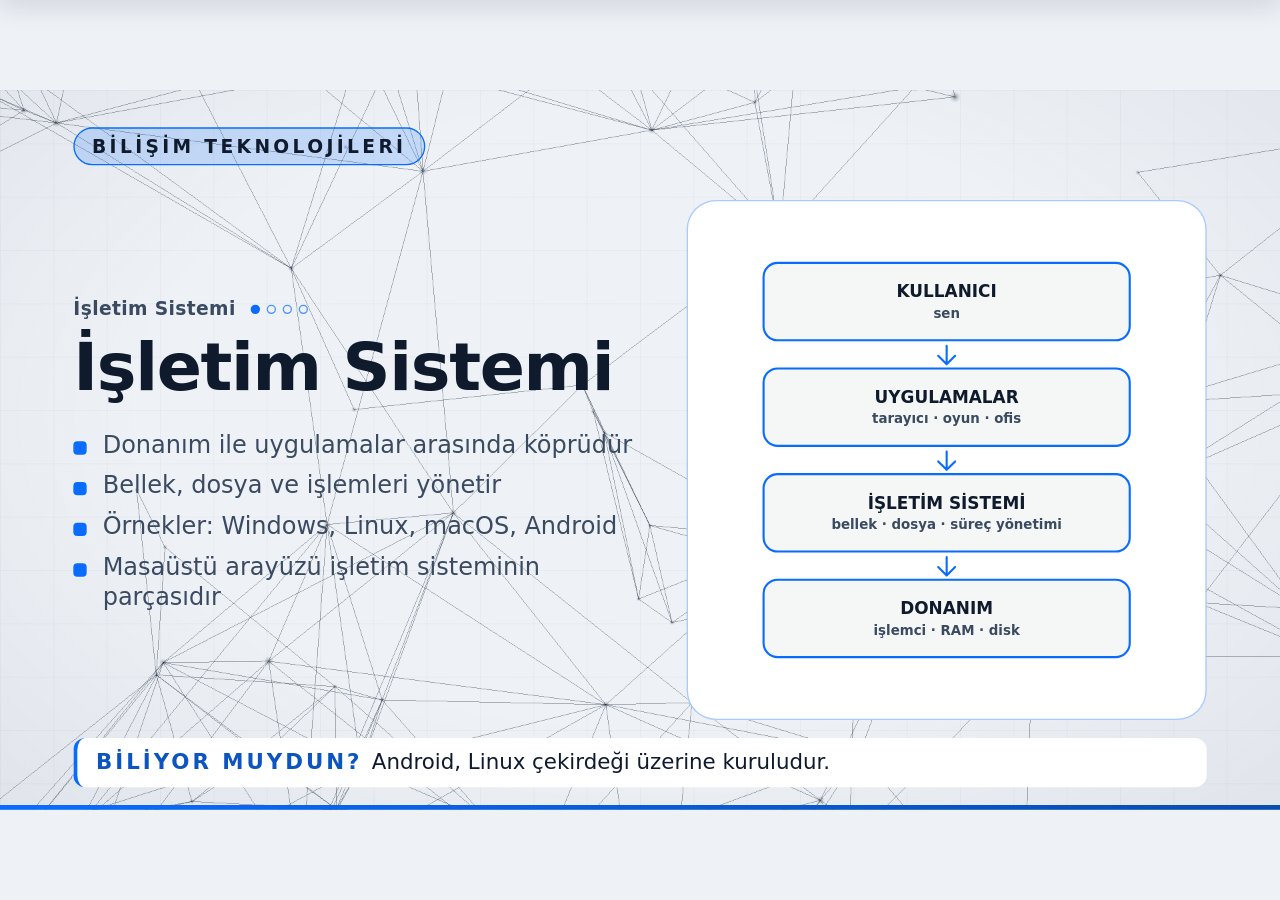
==== index.html @ f4d9054b "YKS sayaç yazısını biraz büyüt Co-Authored-By: Claude Haiku 5.5 <noreply@anthropic.com>" ====
<!DOCTYPE html>
<html lang="tr">
<head>
<meta charset="UTF-8">
<meta name="viewport" content="width=device-width, initial-scale=1">
<title>Bilişim ve Havacılık</title>
<style>
:root{--bg:#eef2f7;--bi:#0a6cff;--hv:#ffd000;--hvbg:#f6eedf;--hvink:#1d3d33;--gv:#1fbf75;--ink:#0f1b2d;--ink2:#3a4a60;--panel:#ffffff;--menu:#ffffff;--code:#0c1424;--codeTx:#cfe2ff;--line:color-mix(in srgb,var(--ink) 12%,transparent);--bi2:color-mix(in srgb,var(--bi) 70%,#000);--hv2:color-mix(in srgb,var(--hv) 70%,#000)}
@property --ac{syntax:'<color>';inherits:true;initial-value:#0a6cff}
@property --ac2{syntax:'<color>';inherits:true;initial-value:#0a4fc4}
html,body{margin:0;width:100%;height:100%;overflow:hidden;background:var(--bg);cursor:none;user-select:none}
*{box-sizing:border-box}
#stage{position:absolute;left:50%;top:50%;width:1920px;height:1080px;transform-origin:center;overflow:hidden;
  font-family:'Segoe UI','Inter',system-ui,sans-serif;color:var(--ink);background:var(--bg);
  --ac:var(--bi);--ac2:var(--bi2);transition:--ac 1.2s,--ac2 1.2s}
#stage[data-topic=havacilik]{--ac:var(--hv);--ac2:var(--hv2);background:var(--hvbg);--ink:var(--hvink);--ink2:color-mix(in srgb,var(--hvink) 75%,#ffffff)}
#stage[data-topic=atolye]{--ac:var(--gv);--ac2:var(--bi)}
.vslide{display:block;padding:0;background:var(--code)}
.vslide video{position:absolute;inset:0;width:100%;height:100%;object-fit:contain;background:var(--code)}
.vslide .top{z-index:3;text-shadow:0 2px 12px color-mix(in srgb,var(--ink) 80%,transparent)}
.vslide .vcap{position:absolute;left:0;right:0;bottom:0;padding:90px 110px 50px;font-size:56px;font-weight:800;color:var(--panel);background:linear-gradient(transparent,color-mix(in srgb,var(--ink) 75%,transparent))}
.bg{position:absolute;inset:0;overflow:hidden}
.bg i{position:absolute;border-radius:50%;filter:blur(120px);opacity:.2}
.bg .b1{width:900px;height:900px;left:-200px;top:-250px;background:var(--ac);animation:d1 40s ease-in-out infinite alternate}
.bg .b2{width:800px;height:800px;right:-200px;bottom:-300px;background:var(--ac2);animation:d2 52s ease-in-out infinite alternate}
.bg .grid{position:absolute;inset:0;background-image:linear-gradient(rgba(15,27,45,.03) 1px,transparent 1px),linear-gradient(90deg,rgba(15,27,45,.03) 1px,transparent 1px);background-size:80px 80px;animation:g 30s linear infinite}
@keyframes d1{to{transform:translate(300px,200px)}}
@keyframes d2{to{transform:translate(-300px,-160px)}}
@keyframes g{to{background-position:80px 80px}}
#slides{position:absolute;inset:0}
.slide{position:absolute;inset:0;padding:150px 110px 120px;display:grid;grid-template-columns:1fr 780px;gap:60px;align-items:center}
.top{position:absolute;left:110px;right:110px;top:56px;display:flex;justify-content:space-between;align-items:center}
.tag{font-size:28px;font-weight:700;letter-spacing:.18em;color:var(--ink);padding:10px 26px;border:2px solid var(--ac);border-radius:40px;background:color-mix(in srgb,var(--ac) 18%,transparent)}
.cnt{font-size:28px;font-weight:600;letter-spacing:.12em;color:var(--ink2)}
h1{margin:0 0 24px;padding-bottom:.12em;font-size:100px;line-height:1.14;font-weight:800;letter-spacing:-.02em;color:var(--ink)}
ul{list-style:none;margin:0;padding:0}
li{position:relative;font-size:36px;line-height:1.25;padding-left:44px;margin-bottom:16px;color:var(--ink2);opacity:0;transform:translateX(-40px)}
li::before{content:"";position:absolute;left:0;top:.5em;width:20px;height:20px;border-radius:6px;background:var(--ac)}
.live li{animation:li .8s cubic-bezier(.2,.8,.2,1) var(--d) forwards}
.live h1{animation:h .9s cubic-bezier(.2,.8,.2,1) both}
@keyframes li{to{opacity:1;transform:none}}
@keyframes h{from{opacity:0;transform:translateY(40px)}}
.vis{width:780px;height:780px;border-radius:44px;background:var(--panel);border:2px solid color-mix(in srgb,var(--ac) 35%,transparent);padding:50px}
#bg{position:absolute;left:0;top:0;width:1920px;height:1080px}
#stage.gl .bg i{display:none}
.bg::after{content:"";position:absolute;inset:0;background:radial-gradient(ellipse at 50% 45%,transparent 55%,rgba(15,27,45,.06) 100%)}
.vis.v3{background:color-mix(in srgb,var(--panel) 50%,transparent);box-shadow:none;padding:0}
.v3d{width:100%;height:100%;position:relative;overflow:hidden;border-radius:44px}
.lbl{position:absolute;left:0;top:0;font:700 21px 'Segoe UI',system-ui,sans-serif;color:var(--ink);background:var(--panel);border-left:3px solid var(--ac);padding:3px 10px;white-space:nowrap;pointer-events:none;will-change:transform,opacity}
.lbl::before{content:"";position:absolute;right:100%;top:50%;width:30px;height:2px;background:var(--ac)}
.eyebrow{display:flex;align-items:center;gap:22px;margin-bottom:14px;font-size:28px;font-weight:700;letter-spacing:.02em;color:var(--ink2)}
.eyebrow .dots{display:flex;gap:10px}
.eyebrow .dots i{width:14px;height:14px;border-radius:50%;border:2px solid var(--ac);opacity:.7}
.eyebrow .dots i.on{background:var(--ac);opacity:1}
.gs .st,.gt .gr,.gc .cd{border-left:6px solid var(--ac)}
.svg{width:100%;height:100%;overflow:visible}
.fun{position:absolute;left:110px;right:110px;bottom:34px;font-size:32px;line-height:1.3;box-sizing:border-box;overflow-wrap:anywhere;color:var(--ink);background:var(--panel);border-left:6px solid var(--ac);border-radius:18px;padding:16px 28px}
.fun b{color:color-mix(in srgb,var(--ac) 70%,var(--ink));letter-spacing:.14em;margin-right:14px}
#bar{position:absolute;left:0;bottom:0;height:8px;width:0;background:linear-gradient(90deg,var(--ac),var(--ac2));z-index:9}
@keyframes fill{to{width:100%}}
#sweep{position:absolute;top:0;bottom:0;left:0;width:520px;z-index:8;opacity:0;pointer-events:none;
  background:linear-gradient(90deg,transparent,color-mix(in srgb,var(--ac) 30%,transparent),transparent)}
.svg text{fill:var(--ink);font-family:inherit;font-weight:700}
.t{font-size:24px;text-anchor:middle;dominant-baseline:middle}
.ts{font-size:19px;text-anchor:middle;fill:var(--ink2)!important;font-weight:600}
.ol{fill:none;stroke:var(--ac);stroke-width:3;stroke-linecap:round;stroke-linejoin:round}
.bx{fill:color-mix(in srgb,var(--panel) 70%,transparent);stroke:var(--ac);stroke-width:3}
.ac{fill:var(--ac)}
.pin{stroke:var(--ac);stroke-width:3}
.wire{fill:none;stroke:var(--ac);stroke-width:4;stroke-dasharray:10 14;animation:dash 1s linear infinite}
.flow{fill:none;stroke:var(--ac);stroke-width:4;stroke-dasharray:14 18;stroke-linecap:round;animation:dash .8s linear infinite}
.flow.hot{stroke:var(--hv2)}
.flow.dn{animation-name:dashr}
@keyframes dash{to{stroke-dashoffset:-48}}
@keyframes dashr{to{stroke-dashoffset:-64}}
.pulse{animation:pulse 2s ease-in-out infinite;transform-box:fill-box;transform-origin:center}
@keyframes pulse{50%{transform:scale(1.07)}}
.bit rect{fill:rgba(15,27,45,.04);stroke:var(--ac);stroke-width:3;transition:fill .3s}
.bit.on rect{fill:var(--ac);fill-opacity:.55}
.bit text{font-size:46px;text-anchor:middle}
.layer{fill:rgba(15,27,45,.04);stroke:var(--ac);stroke-width:3;animation:glow 4s ease-in-out infinite}
@keyframes glow{0%,100%{fill:rgba(15,27,45,.04)}15%,30%{fill:var(--ac);fill-opacity:.4}}
.fc{transition:all .3s}
.fc.hl{fill:var(--ac);fill-opacity:.55}
.nd{fill:var(--ac);transform-box:fill-box;transform-origin:center;animation:nd 2.4s ease-in-out infinite}
@keyframes nd{0%,100%{opacity:.35;transform:scale(.8)}50%{opacity:1;transform:scale(1.25)}}
.scan{fill:var(--ac);opacity:.75;animation:scan 3s ease-in-out infinite alternate}
@keyframes scan{from{transform:translateY(0)}to{transform:translateY(500px)}}
.code{font:600 36px/1.45 Consolas,'Cascadia Mono',monospace;background:var(--code);border:2px solid var(--ac);border-radius:24px;padding:36px;height:100%;color:var(--codeTx);white-space:pre}
#code::after{content:"▌";color:var(--ac);animation:bl 1s steps(2) infinite}
@keyframes bl{50%{opacity:0}}
.code .o{color:var(--ac);margin-top:26px;border-top:2px dashed rgba(15,27,45,.2);padding-top:22px;min-height:150px}
.hz{transform-origin:320px 300px;animation:roll 9s ease-in-out infinite}
@keyframes roll{0%,100%{transform:rotate(-14deg) translateY(0)}50%{transform:rotate(14deg) translateY(28px)}}
.zn{opacity:.5;transition:opacity .4s}
.zn.on{opacity:1}
.lb{opacity:.5;transition:opacity .4s}
.lb.on{opacity:1}
.spin{animation:spin .5s linear infinite}
.spin.r{animation-direction:reverse}
@keyframes spin{to{transform:rotate(360deg)}}
.flick{transform-box:fill-box;transform-origin:center;animation:flick .22s linear infinite alternate}
@keyframes flick{from{transform:scaleX(1)}to{transform:scaleX(.12)}}
.bob{animation:bob 4s ease-in-out infinite}
@keyframes bob{50%{transform:translateY(-14px)}}
.gs,.gt,.gc{height:100%;display:flex;flex-direction:column;justify-content:center;gap:16px}
.gs .st{position:relative;display:flex;align-items:center;gap:26px;padding:20px 26px;border-radius:22px;background:var(--panel);border:2px solid var(--line);font-size:33px;font-weight:600;line-height:1.2;color:var(--ink)}
.gs .st b{flex:none;width:62px;height:62px;border-radius:50%;display:grid;place-items:center;background:var(--ac);color:var(--ink);font-size:32px}
.gs .st:not(:last-child)::after{content:"";position:absolute;left:56px;top:100%;height:16px;width:3px;background:var(--ac);opacity:.6}
.gt .gh,.gt .gr{display:grid;grid-template-columns:repeat(var(--n),1fr);gap:16px;align-items:center}
.gt .gh{font-size:26px;letter-spacing:.14em;color:var(--ink2);font-weight:700;padding:0 26px 6px}
.gt .gr{padding:20px 26px;border-radius:20px;background:var(--panel);border:2px solid var(--line);font-size:32px;font-weight:600;color:var(--ink)}
.gt .gr span:first-child{color:color-mix(in srgb,var(--ac) 70%,var(--ink));font-weight:800}
.gc{display:grid;grid-template-columns:1fr 1fr;grid-auto-rows:1fr;gap:20px}
.gc .cd{display:flex;flex-direction:column;justify-content:center;gap:12px;padding:24px;border-radius:26px;background:var(--panel);border:2px solid var(--line);text-align:center}
.gc .n{font-size:58px;font-weight:800;color:color-mix(in srgb,var(--ac) 70%,var(--ink));line-height:1.05}
.gc .l{font-size:28px;color:var(--ink2);font-weight:600;line-height:1.25}
.live .st,.live .gr,.live .cd{animation:li .7s cubic-bezier(.2,.8,.2,1) var(--d) both}
.live .st,.live .gr{animation-name:rise}
.live .cd{animation-name:rise}
@keyframes rise{from{opacity:0;transform:translateY(30px)}}
.clock{display:flex;flex-direction:column;align-items:center;justify-content:center;gap:56px;padding:0}
.flipclock{display:flex;align-items:center;gap:18px}
.fd{position:relative;display:inline-block;width:250px;height:340px;line-height:340px;text-align:center;font:800 270px/340px 'Segoe UI',system-ui,sans-serif;color:var(--ink);background:var(--panel);border-radius:22px;border:2px solid var(--line);overflow:hidden;animation:flip .8s ease both}
.fd::after{content:"";position:absolute;left:0;right:0;top:50%;height:3px;background:var(--line)}
.flipclock b{font:800 230px/340px 'Segoe UI',system-ui,sans-serif;color:var(--ac)}
.cdate{font:700 52px 'Segoe UI',system-ui,sans-serif;color:var(--ink2);letter-spacing:.04em}
.ycount{font:400 210px/1 'Segoe UI',system-ui,sans-serif;color:var(--ink)}
@keyframes flip{from{transform:rotateX(-90deg);opacity:0}to{transform:none;opacity:1}}
.arr{animation:arr 2s ease-in-out infinite}
@keyframes arr{50%{opacity:.45}}

#menu{position:fixed;left:0;right:0;top:0;height:64px;z-index:50;display:flex;align-items:center;justify-content:space-between;padding:0 28px;
  background:color-mix(in srgb,var(--menu) 94%,transparent);box-shadow:0 8px 24px rgba(15,27,45,.12);transform:translateY(-100%);transition:transform .35s ease;cursor:default;
  font:600 22px 'Segoe UI',system-ui,sans-serif;color:var(--ink)}
body.menu-open #menu,body.menu-pinned #menu{transform:none}
#burger{width:52px;height:52px;padding:12px 11px;border:2px solid var(--line);border-radius:12px;background:var(--panel);display:flex;flex-direction:column;justify-content:space-between;cursor:pointer}
#burger span{display:block;height:4px;border-radius:2px;background:var(--ink)}
#settings{position:absolute;right:28px;top:72px;width:400px;padding:22px;border-radius:18px;background:var(--menu);box-shadow:0 20px 50px rgba(15,27,45,.18);display:none;max-height:calc(100vh - 100px);overflow:auto}
body.settings-open #settings{display:block}
#settings h3{margin:0 0 14px;font-size:22px}
#settings label{display:flex;justify-content:space-between;align-items:center;margin:10px 0;font-size:19px}
#settings input[type=color]{width:64px;height:44px;border:none;background:none;padding:0;cursor:pointer}
#settings .reset{margin-top:14px;width:100%}
</style>
</head>
<body>
<div id="menu">
  <span>Bilişim ve Havacılık</span>
  <button id="burger" type="button" aria-label="Ayarlar"><span></span><span></span><span></span></button>
  <div id="settings">
    <h3>Renkler</h3>
    <div id="settings-list"></div>
    <label>Menü her zaman görünsün <input type="checkbox" id="pin"></label>
    <button id="reset" type="button" class="reset">Varsayılana dön</button>
  </div>
</div>
<div id="stage" data-topic="bilisim">
  <div class="bg"><i class="b1"></i><i class="b2"></i><div class="grid"></div><canvas id="bg" width="1920" height="1080"></canvas></div>
  <div id="slides"></div>
  <div id="sweep"></div>
  <div id="bar"></div>
</div>
<script src="videos.js"></script>
<script src="slides.js"></script>
<script src="config.js"></script>
<script src="schedule.js"></script>
<script src="videos-remote.js"></script>
<script src="app.js"></script>
<script src="ui.js"></script>
<script type="module" src="bg.js"></script>
</body>
</html>
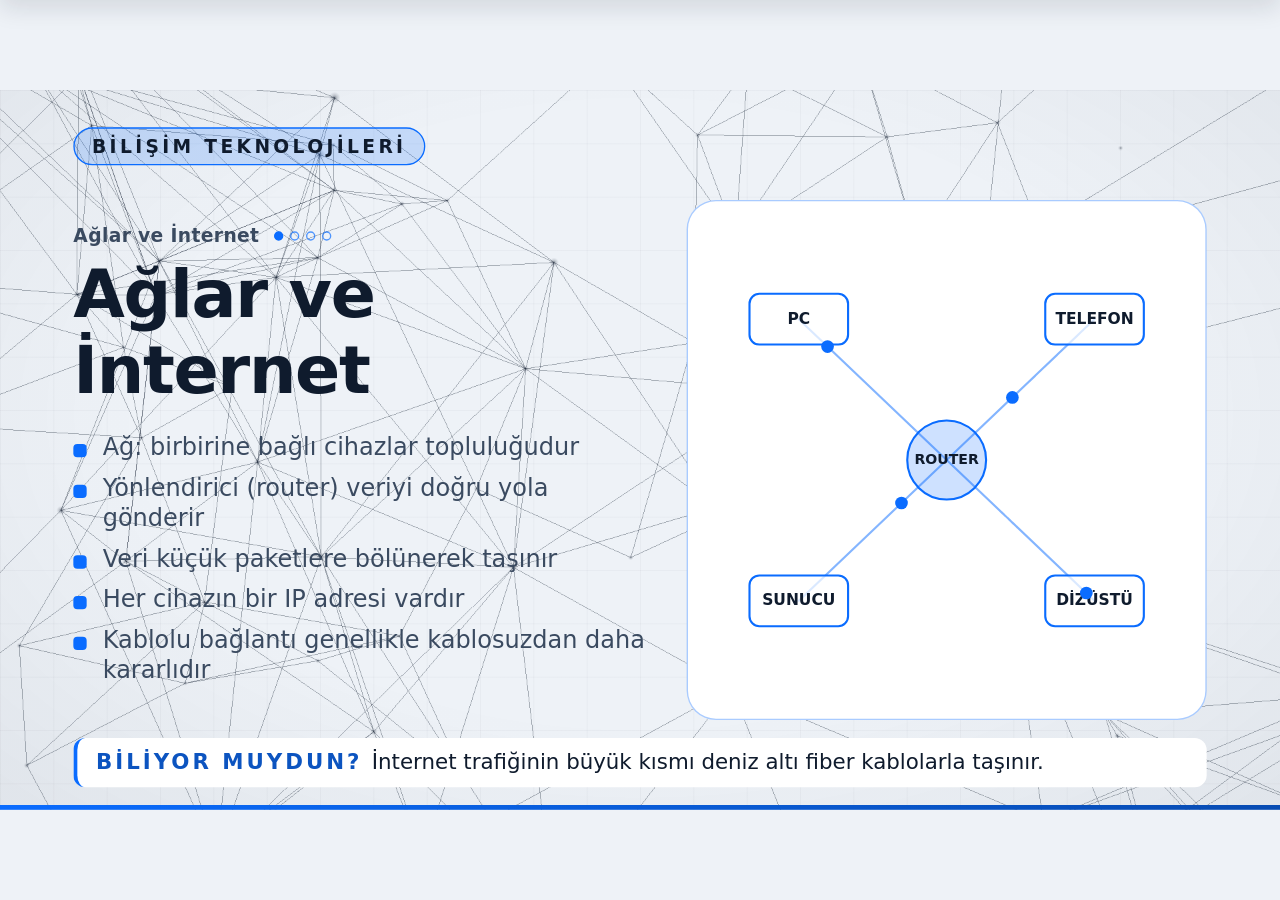
==== commit e7042c7b: "Saat slaytı: YKS'ye kalan metni ve küçük tarih satırı Co-Authored-By: Claude Haiku 5.5 <noreply@anth" ====
--- a/index.html
+++ b/index.html
@@ -124,7 +124,7 @@
 .fd{position:relative;display:inline-block;width:250px;height:340px;line-height:340px;text-align:center;font:800 270px/340px 'Segoe UI',system-ui,sans-serif;color:var(--ink);background:var(--panel);border-radius:22px;border:2px solid var(--line);overflow:hidden;animation:flip .8s ease both}
 .fd::after{content:"";position:absolute;left:0;right:0;top:50%;height:3px;background:var(--line)}
 .flipclock b{font:800 230px/340px 'Segoe UI',system-ui,sans-serif;color:var(--ac)}
-.cdate{font:700 52px 'Segoe UI',system-ui,sans-serif;color:var(--ink2);letter-spacing:.04em}
+.cdate{font:600 36px 'Segoe UI',system-ui,sans-serif;color:var(--ink2);letter-spacing:.02em}
 .ycount{font:400 210px/1 'Segoe UI',system-ui,sans-serif;color:var(--ink)}
 @keyframes flip{from{transform:rotateX(-90deg);opacity:0}to{transform:none;opacity:1}}
 .arr{animation:arr 2s ease-in-out infinite}
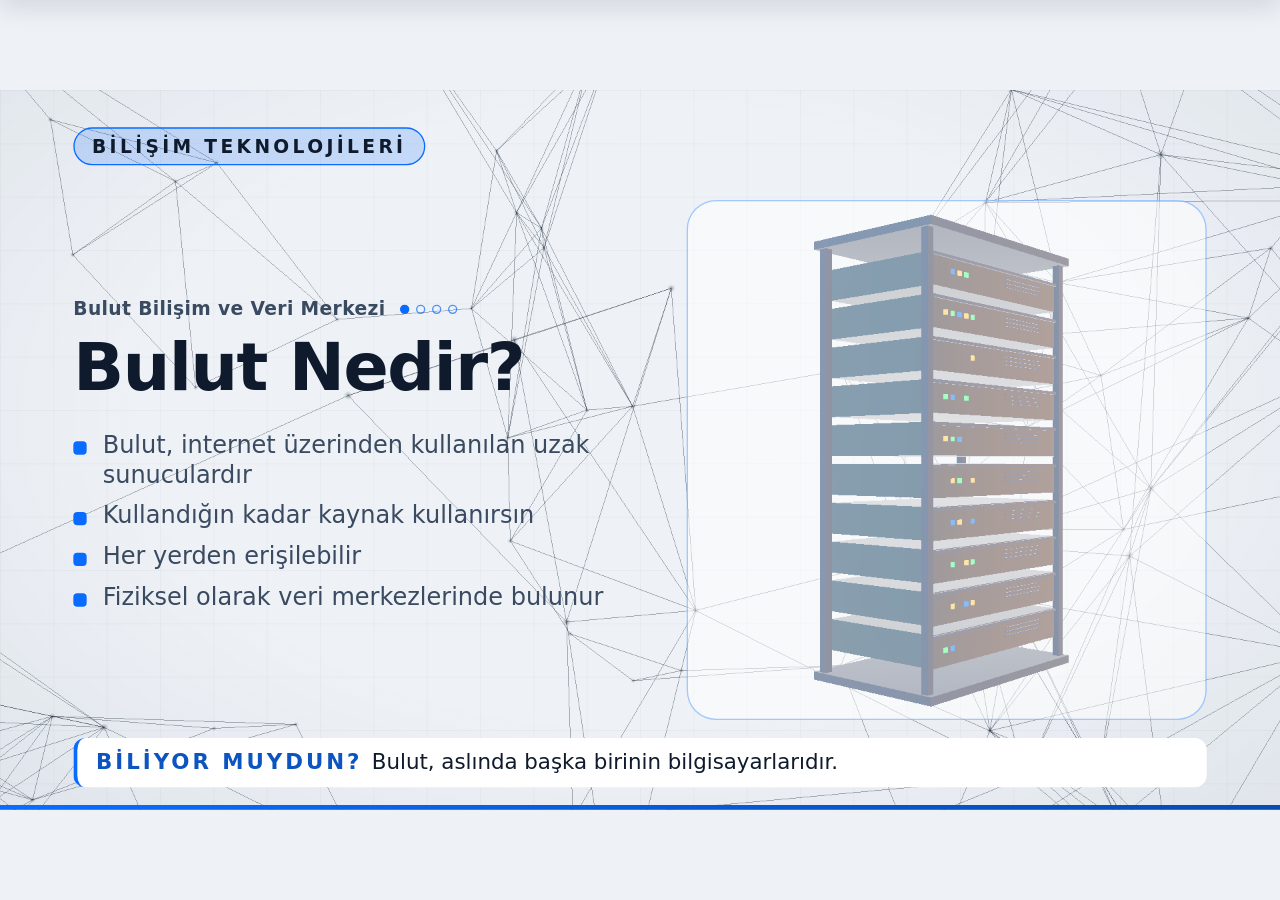
==== commit 46da4b07: "Saat kartlarını gerçekçi gölgeyle, YKS sayacını tek satırda göster Co-Authored-By: Claude Haiku 5.5 " ====
--- a/index.html
+++ b/index.html
@@ -121,11 +121,11 @@
 @keyframes rise{from{opacity:0;transform:translateY(30px)}}
 .clock{display:flex;flex-direction:column;align-items:center;justify-content:center;gap:56px;padding:0}
 .flipclock{display:flex;align-items:center;gap:18px}
-.fd{position:relative;display:inline-block;width:250px;height:340px;line-height:340px;text-align:center;font:800 270px/340px 'Segoe UI',system-ui,sans-serif;color:var(--ink);background:var(--panel);border-radius:22px;border:2px solid var(--line);overflow:hidden;animation:flip .8s ease both}
+.fd{position:relative;display:inline-block;width:250px;height:340px;line-height:340px;text-align:center;font:800 270px/340px 'Segoe UI',system-ui,sans-serif;color:var(--ink);background:var(--panel);border-radius:18px;border:2px solid var(--line);box-shadow:0 8px 18px rgba(15,27,45,.2);overflow:hidden;animation:flip .8s ease both}
 .fd::after{content:"";position:absolute;left:0;right:0;top:50%;height:3px;background:var(--line)}
 .flipclock b{font:800 230px/340px 'Segoe UI',system-ui,sans-serif;color:var(--ac)}
 .cdate{font:600 36px 'Segoe UI',system-ui,sans-serif;color:var(--ink2);letter-spacing:.02em}
-.ycount{font:400 210px/1 'Segoe UI',system-ui,sans-serif;color:var(--ink)}
+.ycount{font:400 120px/1 'Segoe UI',system-ui,sans-serif;color:var(--ink);white-space:nowrap}
 @keyframes flip{from{transform:rotateX(-90deg);opacity:0}to{transform:none;opacity:1}}
 .arr{animation:arr 2s ease-in-out infinite}
 @keyframes arr{50%{opacity:.45}}
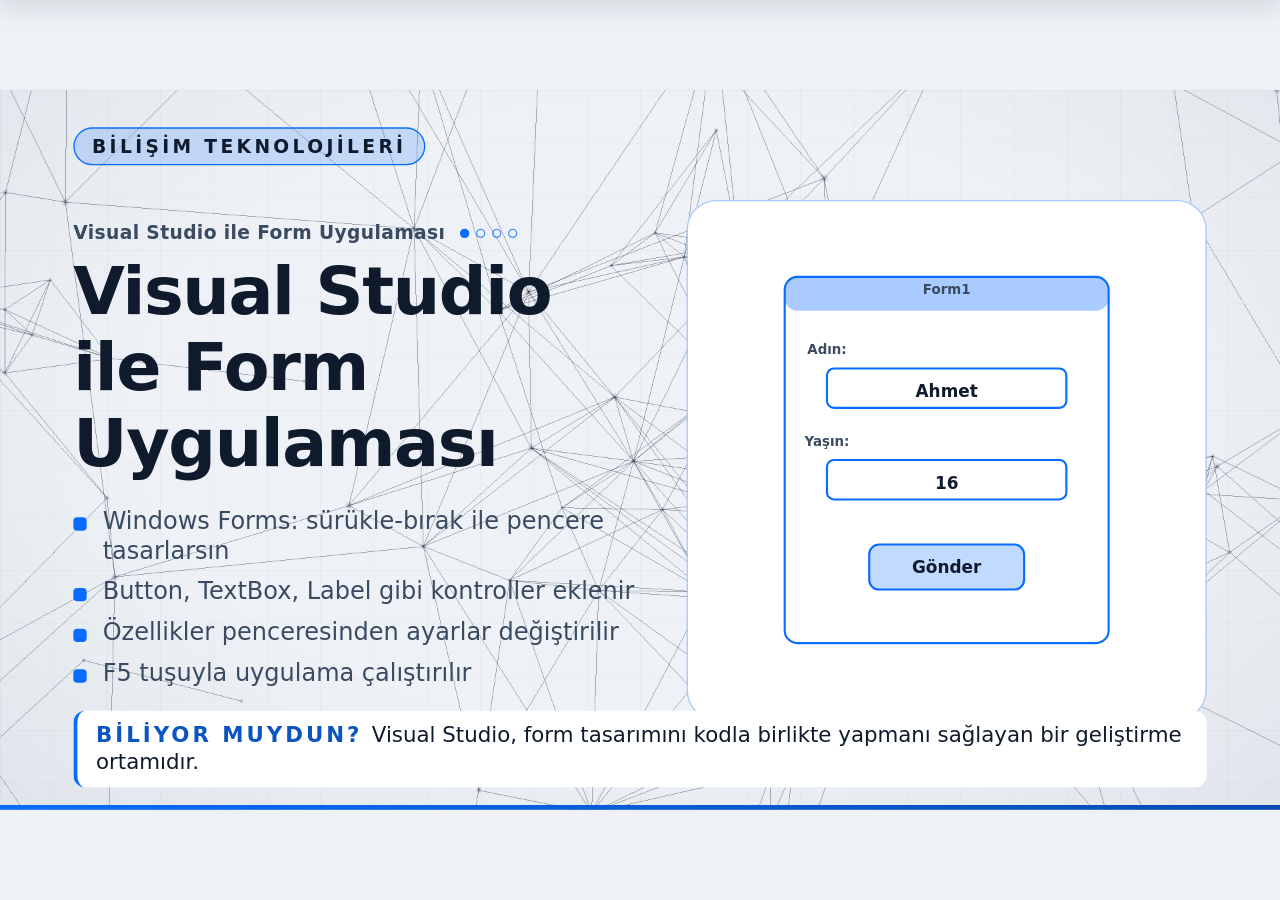
==== commit 79c1284a: "Saat kartlarını çevirme çizgili yap, YKS yazısını kalınlaştır, tarihi aşağı al Co-Authored-By: Claud" ====
--- a/index.html
+++ b/index.html
@@ -121,11 +121,11 @@
 @keyframes rise{from{opacity:0;transform:translateY(30px)}}
 .clock{display:flex;flex-direction:column;align-items:center;justify-content:center;gap:56px;padding:0}
 .flipclock{display:flex;align-items:center;gap:18px}
-.fd{position:relative;display:inline-block;width:250px;height:340px;line-height:340px;text-align:center;font:800 270px/340px 'Segoe UI',system-ui,sans-serif;color:var(--ink);background:var(--panel);border-radius:18px;border:2px solid var(--line);box-shadow:0 8px 18px rgba(15,27,45,.2);overflow:hidden;animation:flip .8s ease both}
-.fd::after{content:"";position:absolute;left:0;right:0;top:50%;height:3px;background:var(--line)}
+.fd{position:relative;display:inline-block;width:250px;height:340px;line-height:340px;text-align:center;font:800 270px/340px 'Segoe UI',system-ui,sans-serif;color:var(--ink);background:linear-gradient(180deg,#ffffff 0 49%,#e3e7ee 50% 100%);border-radius:18px;border:2px solid var(--line);box-shadow:0 8px 18px rgba(15,27,45,.2);overflow:hidden;animation:flip .8s ease both}
+.fd::after{content:"";position:absolute;left:0;right:0;top:50%;height:2px;background:rgba(15,27,45,.35)}
 .flipclock b{font:800 230px/340px 'Segoe UI',system-ui,sans-serif;color:var(--ac)}
-.cdate{font:600 36px 'Segoe UI',system-ui,sans-serif;color:var(--ink2);letter-spacing:.02em}
-.ycount{font:400 120px/1 'Segoe UI',system-ui,sans-serif;color:var(--ink);white-space:nowrap}
+.cdate{font:600 36px 'Segoe UI',system-ui,sans-serif;color:var(--ink2);letter-spacing:.02em;margin-top:90px}
+.ycount{font:700 120px/1 'Segoe UI',system-ui,sans-serif;color:var(--ink);white-space:nowrap}
 @keyframes flip{from{transform:rotateX(-90deg);opacity:0}to{transform:none;opacity:1}}
 .arr{animation:arr 2s ease-in-out infinite}
 @keyframes arr{50%{opacity:.45}}
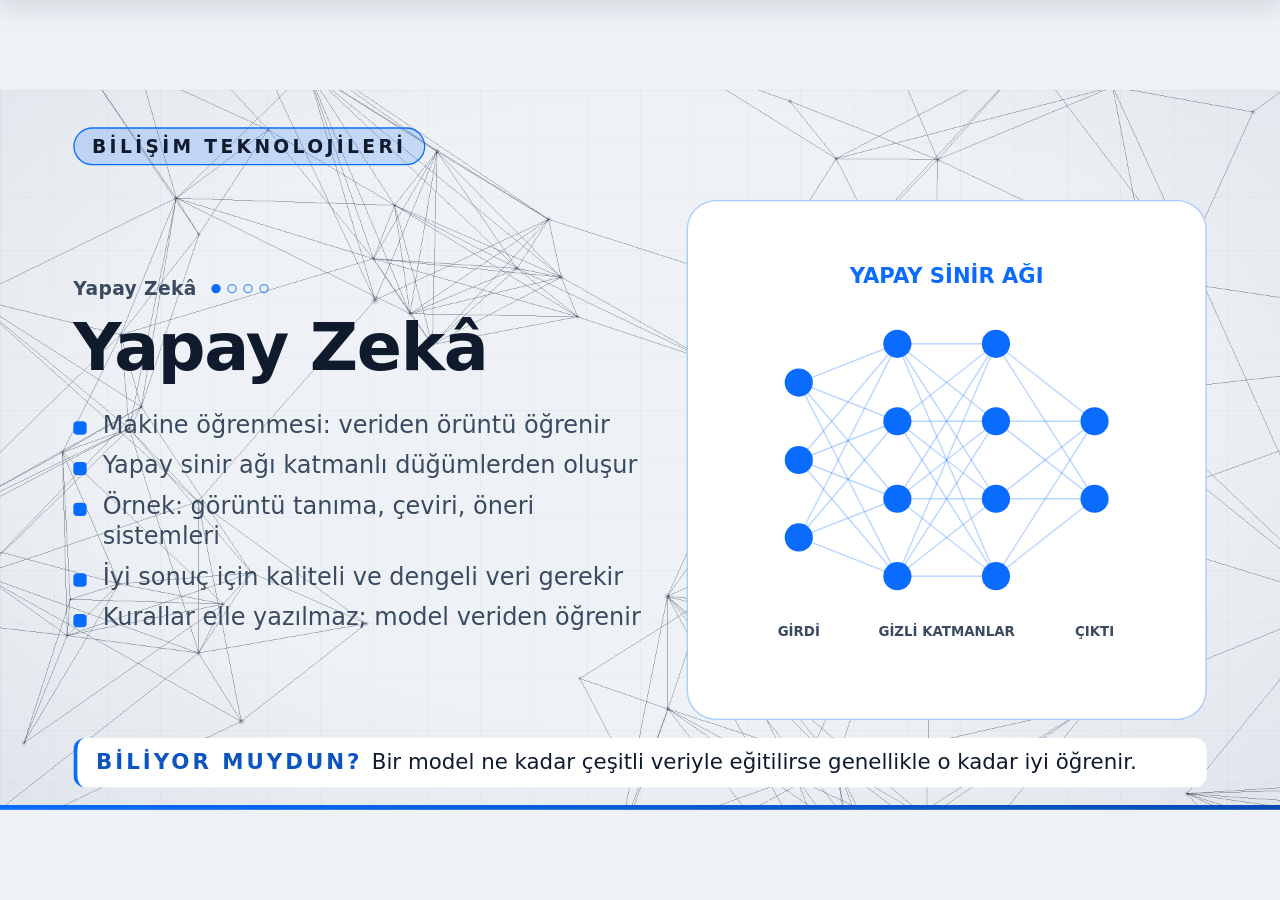
==== commit cf2a460b: "Saat kartlarını büyüt, tarihi YKS yazısı gibi kalın ve aşağıda yap Co-Authored-By: Claude Haiku 5.5 " ====
--- a/index.html
+++ b/index.html
@@ -121,10 +121,10 @@
 @keyframes rise{from{opacity:0;transform:translateY(30px)}}
 .clock{display:flex;flex-direction:column;align-items:center;justify-content:center;gap:56px;padding:0}
 .flipclock{display:flex;align-items:center;gap:18px}
-.fd{position:relative;display:inline-block;width:250px;height:340px;line-height:340px;text-align:center;font:800 270px/340px 'Segoe UI',system-ui,sans-serif;color:var(--ink);background:linear-gradient(180deg,#ffffff 0 49%,#e3e7ee 50% 100%);border-radius:18px;border:2px solid var(--line);box-shadow:0 8px 18px rgba(15,27,45,.2);overflow:hidden;animation:flip .8s ease both}
+.fd{position:relative;display:inline-block;width:290px;height:390px;line-height:390px;text-align:center;font:800 310px/390px 'Segoe UI',system-ui,sans-serif;color:var(--ink);background:linear-gradient(180deg,#ffffff 0 49%,#e3e7ee 50% 100%);border-radius:18px;border:2px solid var(--line);box-shadow:0 8px 18px rgba(15,27,45,.2);overflow:hidden;animation:flip .8s ease both}
 .fd::after{content:"";position:absolute;left:0;right:0;top:50%;height:2px;background:rgba(15,27,45,.35)}
-.flipclock b{font:800 230px/340px 'Segoe UI',system-ui,sans-serif;color:var(--ac)}
-.cdate{font:600 36px 'Segoe UI',system-ui,sans-serif;color:var(--ink2);letter-spacing:.02em;margin-top:90px}
+.flipclock b{font:800 260px/390px 'Segoe UI',system-ui,sans-serif;color:var(--ac)}
+.cdate{font:700 120px/1 'Segoe UI',system-ui,sans-serif;color:var(--ink);white-space:nowrap;margin-top:120px}
 .ycount{font:700 120px/1 'Segoe UI',system-ui,sans-serif;color:var(--ink);white-space:nowrap}
 @keyframes flip{from{transform:rotateX(-90deg);opacity:0}to{transform:none;opacity:1}}
 .arr{animation:arr 2s ease-in-out infinite}
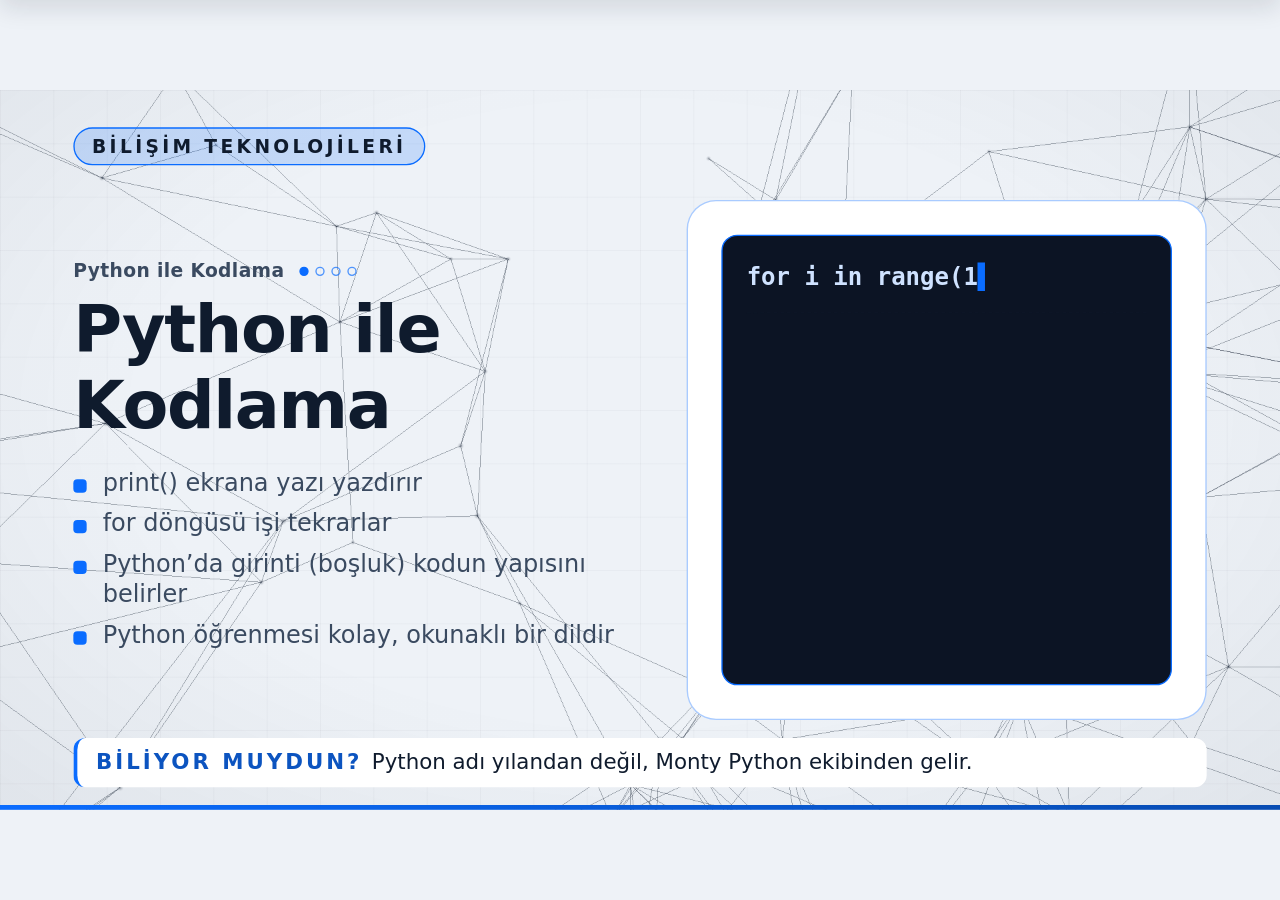
==== commit a2900ffa: "Tarih boyutunu önceki haline döndür Co-Authored-By: Claude Haiku 5.5 <noreply@anthropic.com>" ====
--- a/index.html
+++ b/index.html
@@ -124,7 +124,7 @@
 .fd{position:relative;display:inline-block;width:290px;height:390px;line-height:390px;text-align:center;font:800 310px/390px 'Segoe UI',system-ui,sans-serif;color:var(--ink);background:linear-gradient(180deg,#ffffff 0 49%,#e3e7ee 50% 100%);border-radius:18px;border:2px solid var(--line);box-shadow:0 8px 18px rgba(15,27,45,.2);overflow:hidden;animation:flip .8s ease both}
 .fd::after{content:"";position:absolute;left:0;right:0;top:50%;height:2px;background:rgba(15,27,45,.35)}
 .flipclock b{font:800 260px/390px 'Segoe UI',system-ui,sans-serif;color:var(--ac)}
-.cdate{font:700 120px/1 'Segoe UI',system-ui,sans-serif;color:var(--ink);white-space:nowrap;margin-top:120px}
+.cdate{font:700 36px/1 'Segoe UI',system-ui,sans-serif;color:var(--ink);white-space:nowrap;margin-top:90px}
 .ycount{font:700 120px/1 'Segoe UI',system-ui,sans-serif;color:var(--ink);white-space:nowrap}
 @keyframes flip{from{transform:rotateX(-90deg);opacity:0}to{transform:none;opacity:1}}
 .arr{animation:arr 2s ease-in-out infinite}
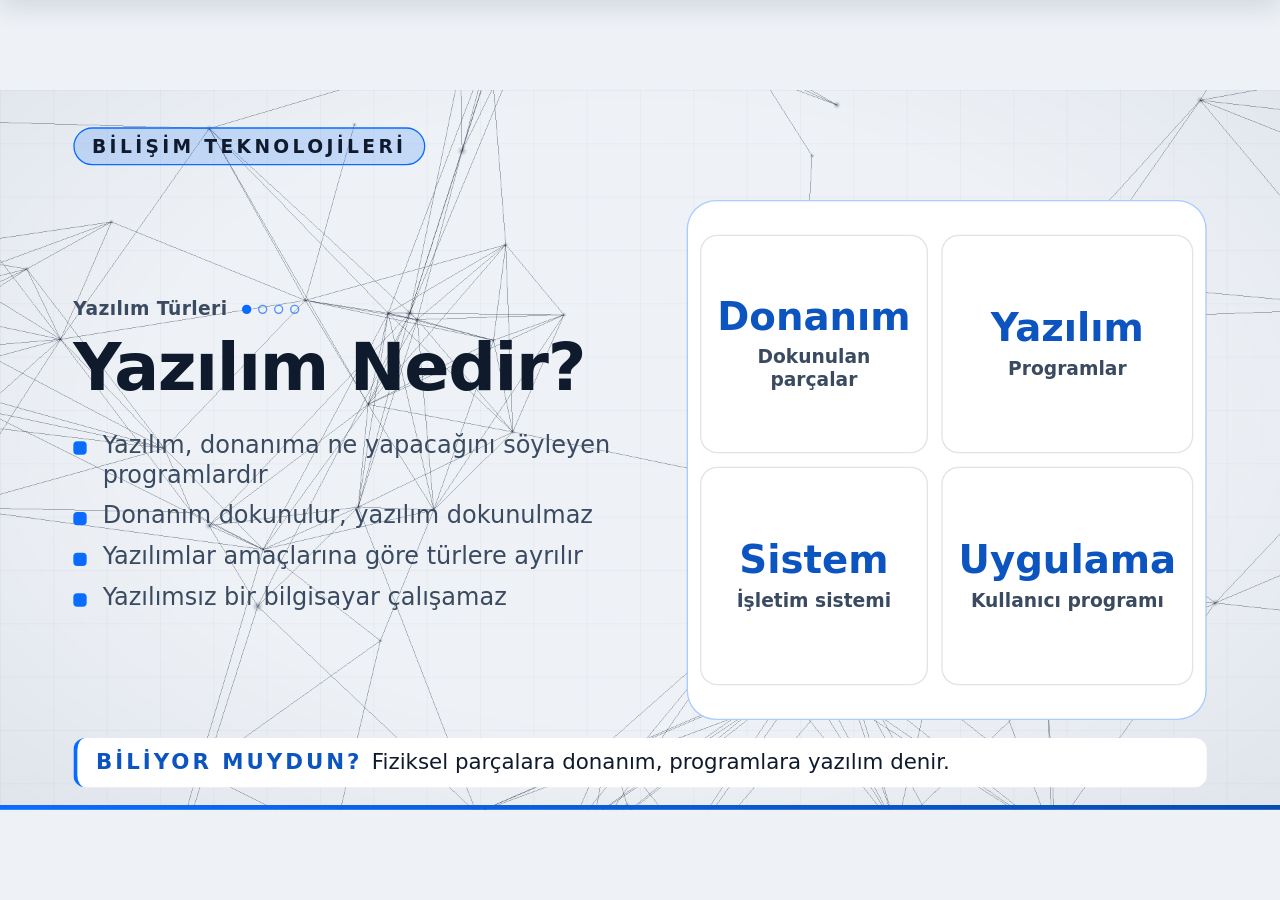
==== commit 143b090f: "YKS sayaç yazısı için ayar rengi ekle Co-Authored-By: Claude Haiku 5.5 <noreply@anthropic.com>" ====
--- a/index.html
+++ b/index.html
@@ -125,7 +125,7 @@
 .fd::after{content:"";position:absolute;left:0;right:0;top:50%;height:2px;background:rgba(15,27,45,.35)}
 .flipclock b{font:800 260px/390px 'Segoe UI',system-ui,sans-serif;color:var(--ac)}
 .cdate{font:700 36px/1 'Segoe UI',system-ui,sans-serif;color:var(--ink);white-space:nowrap;margin-top:90px}
-.ycount{font:700 120px/1 'Segoe UI',system-ui,sans-serif;color:var(--ink);white-space:nowrap}
+.ycount{font:700 120px/1 'Segoe UI',system-ui,sans-serif;color:var(--yks);white-space:nowrap}
 @keyframes flip{from{transform:rotateX(-90deg);opacity:0}to{transform:none;opacity:1}}
 .arr{animation:arr 2s ease-in-out infinite}
 @keyframes arr{50%{opacity:.45}}
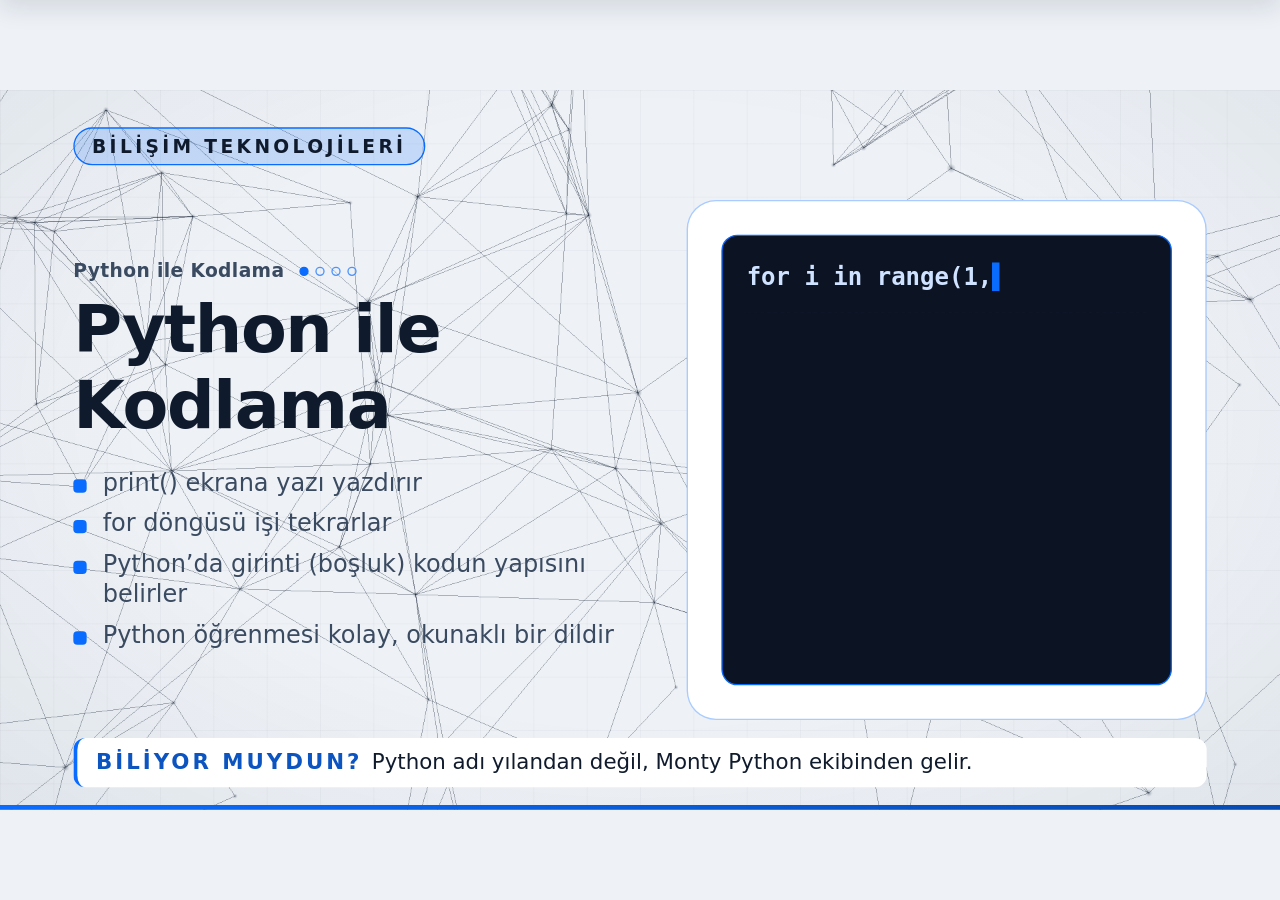
==== commit 67c58440: "YKS yazısı kırmızı; ayar listesindeki eksik --yks girdisini ekle Co-Authored-By: Claude Haiku 5.5 <n" ====
--- a/index.html
+++ b/index.html
@@ -125,7 +125,7 @@
 .fd::after{content:"";position:absolute;left:0;right:0;top:50%;height:2px;background:rgba(15,27,45,.35)}
 .flipclock b{font:800 260px/390px 'Segoe UI',system-ui,sans-serif;color:var(--ac)}
 .cdate{font:700 36px/1 'Segoe UI',system-ui,sans-serif;color:var(--ink);white-space:nowrap;margin-top:90px}
-.ycount{font:700 120px/1 'Segoe UI',system-ui,sans-serif;color:var(--yks);white-space:nowrap}
+.ycount{font:700 120px/1 'Segoe UI',system-ui,sans-serif;color:var(--yks,#d62828);white-space:nowrap}
 @keyframes flip{from{transform:rotateX(-90deg);opacity:0}to{transform:none;opacity:1}}
 .arr{animation:arr 2s ease-in-out infinite}
 @keyframes arr{50%{opacity:.45}}
